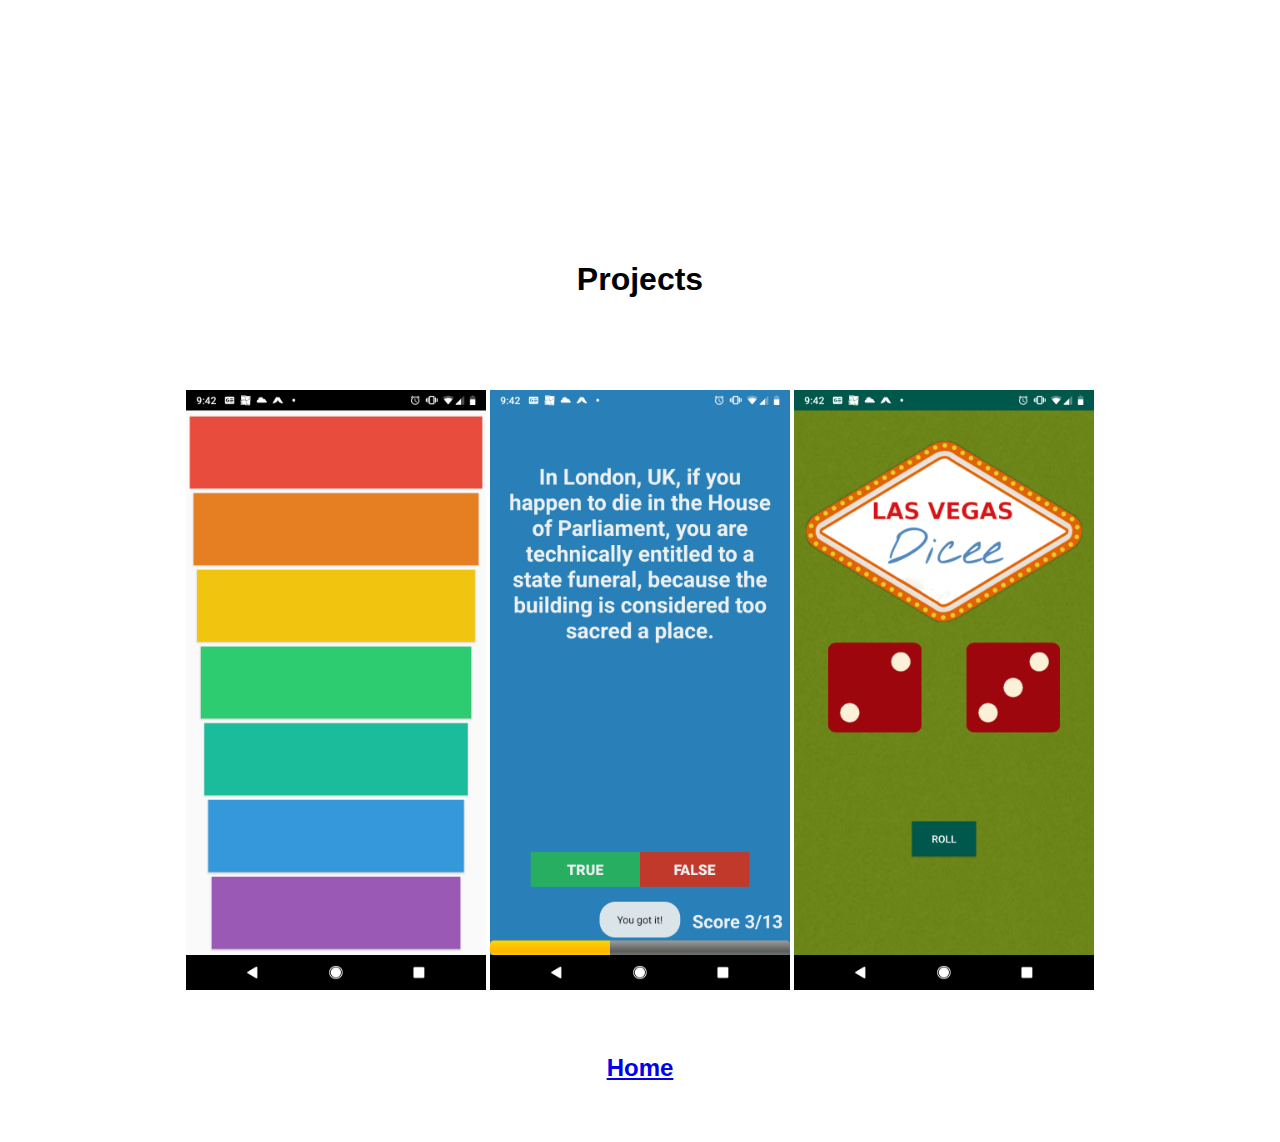
==== projects.html @ 96152a56 "added projects page" ====
<!DOCTYPE html>
<html>
    <link rel="stylesheet" href="style.css">

<head>
    </head>
    
<body>
    <H1> Projects </H1>
    
     <img id ="screenshot" src="files/Xylophone App.png">
     <img id ="screenshot" src="files/Quiz App.png">
     <img id ="screenshot" src="files/Dice%20App.png">
    
    
    <h2> <a href="index.html" target="_blank">Home</a></h2>

    
    </body>    
            
</html>
---- style.css ----
#colorstrip {
    width: 100%; height: 150px;
    border-style: solid;
    border-color: black;
    background-color: black;
}


body {
     text-align: center;
     min-width: 740px;
     padding: 0;
     margin: 0;
 }

p {
    max-width: 700px;
    margin-left: auto;
    margin-right: auto;
    text-align: left;
    padding-bottom: 100px;
    padding-top: 20px;
}

h1 {
    margin-left: auto;
    margin-right: auto;
    text-align: center;
    padding-top: 240px;
    font-family: sans-serif;
    
}


h2 {
    margin-left:auto;
    margin-right: auto;
    text-align: center;
    font-family: sans-serif;
    padding-top: 40px;
    padding-bottom: 40px;
}

 #wrapper {
     text-align: left;
     width: 100%;
     height: 220px;
     margin-left: auto;
     margin-right: auto;
     padding: 0;

     
 }

 #content {
     float: right; 
     padding: 30px;
 }

 #image {
     width: 150px;
     float: left;
     padding: 30px;
     border-radius: 50%;
 }

 #screenshot {
     padding-top: 70px;
    max-width: 300px;
    padding 30px;
}

 #side {
     float: right;
     width: 180px;
     margin: 0;
 }

 #side .inner {
     padding-top: 1px;
     margin: 0 10px 10px 10px;
 }

 #footer {
     margin-top: 10px;
     clear: both;
 }

 #footer .inner {
     margin: 10px;
 }
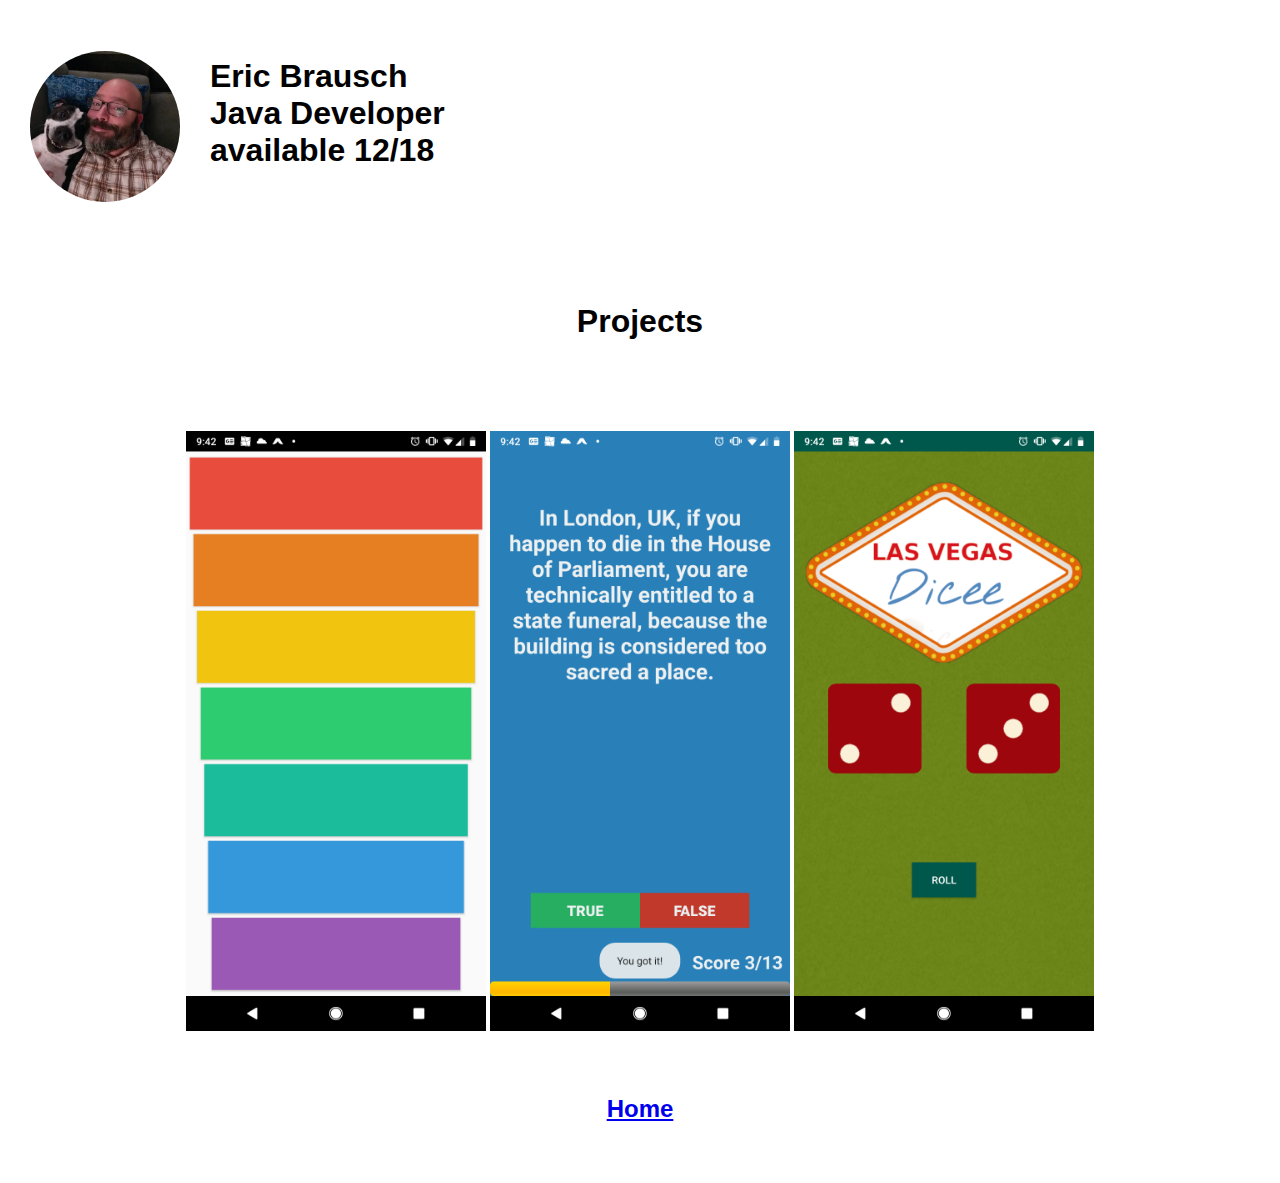
==== commit 09572886: "html fixes" ====
--- a/projects.html
+++ b/projects.html
@@ -6,6 +6,20 @@
     </head>
     
 <body>
+    
+            <div id=#colorstrip>
+              <img id="image" src="files/me.jpg">
+            </div>
+
+
+
+  
+
+
+ <div>
+        <h1 id="wrapper"><br />Eric Brausch<br /> Java Developer<br />available 12/18</h1>
+            
+    
     <H1> Projects </H1>
     
      <img id ="screenshot" src="files/Xylophone App.png">
@@ -13,9 +27,16 @@
      <img id ="screenshot" src="files/Dice%20App.png">
     
     
-    <h2> <a href="index.html" target="_blank">Home</a></h2>
+    <h2> <a href="index.html" >Home</a></h2>
 
-    
+     
+        <div id="footer">
+                   
+            <script id="footer" src="//platform.linkedin.com/in.js" type="text/javascript"></script>
+        <script id="footer" type="IN/MemberProfile" data-id="http://www.linkedin.com/in/ebrausch" data-format="inline" data-related="false"></script>
+           
+            </div>
+    </div>
     </body>    
             
 </html>      --- a/style.css
+++ b/style.css
@@ -18,7 +18,7 @@
     margin-left: auto;
     margin-right: auto;
     text-align: left;
-    padding-bottom: 100px;
+    padding-bottom: 80px;
     padding-top: 20px;
 }
 
@@ -26,7 +26,7 @@
     margin-left: auto;
     margin-right: auto;
     text-align: center;
-    padding-top: 240px;
+    padding-top: 40px;
     font-family: sans-serif;
     
 }
@@ -50,11 +50,6 @@
      padding: 0;
 
      
- }
-
- #content {
-     float: right; 
-     padding: 30px;
  }
 
  #image {
@@ -82,8 +77,11 @@
  }
 
  #footer {
-     margin-top: 10px;
-     clear: both;
+  
+   
+     bottom: 10px;
+         
+     
  }
 
  #footer .inner {
